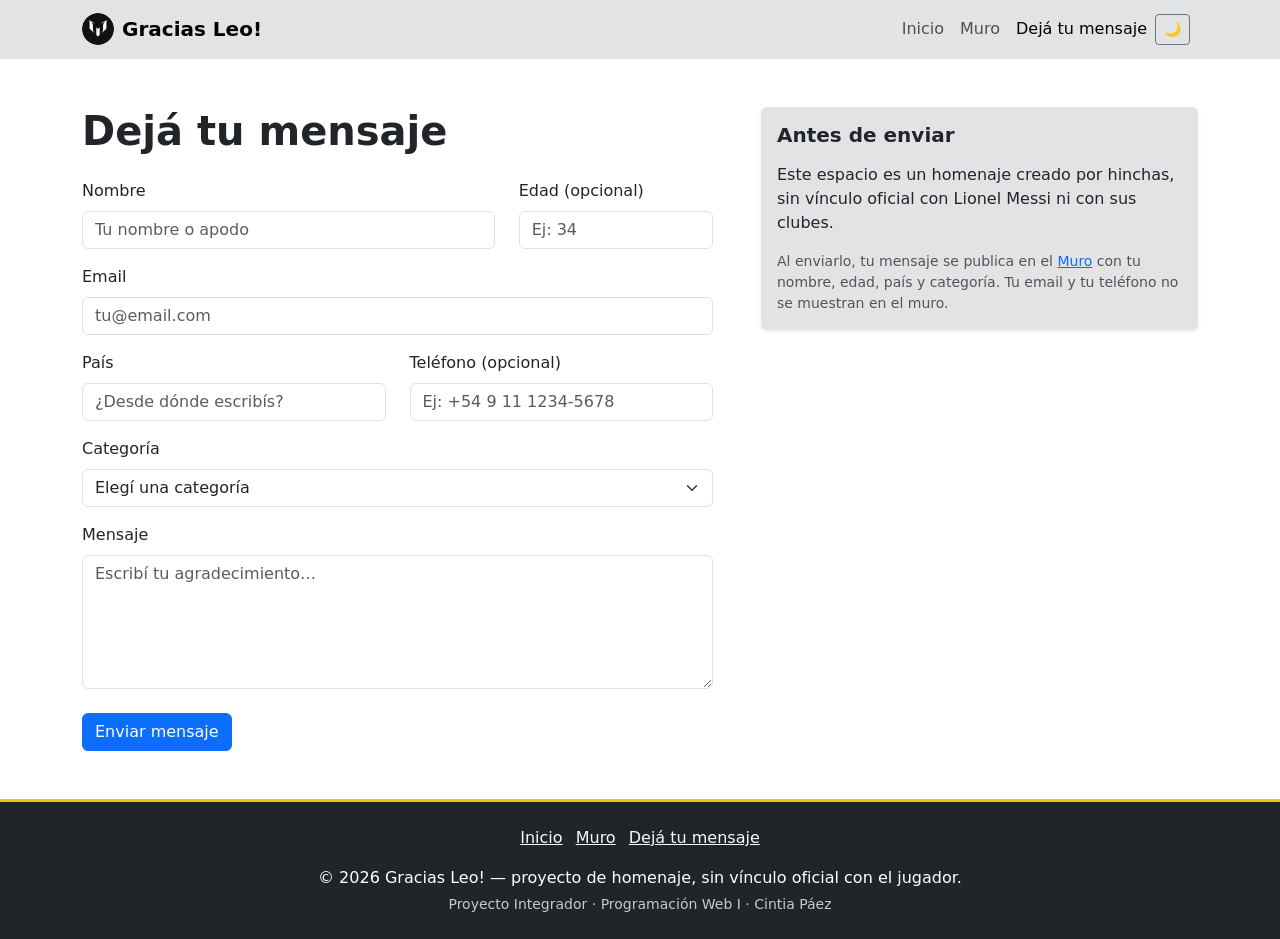
==== contacto.html @ 11c233b5 "Agregar pagina Deja tu mensaje con formulario que publica en el muro" ====
<!DOCTYPE html>
<html lang="es">

<head>
  <meta charset="UTF-8">
  <meta name="viewport" content="width=device-width, initial-scale=1.0">
  <title>Gracias Leo! — Dejá tu mensaje</title>
  <meta name="description"
    content="Dejá tu mensaje de agradecimiento a Lionel Messi y sumalo al muro de Gracias Leo!.">
  <script src="recursos/tema.js"></script>
  <link href="https://cdn.jsdelivr.net/npm/bootstrap@5.3.8/dist/css/bootstrap.min.css" rel="stylesheet"
    integrity="sha384-sRIl4kxILFvY47J16cr9ZwB07vP4J8+LH7qKQnuqkuIAvNWLzeN8tE5YBujZqJLB" crossorigin="anonymous">
  <link rel="stylesheet" href="recursos/style.css">
  <link rel="icon" type="image/png" href="imagenes/favicon.png">
</head>

<body>

  <header>
    <nav class="navbar navbar-expand-lg bg-secondary-subtle border-bottom" aria-label="Navegación principal">
      <div class="container">
        <a class="navbar-brand fw-bold d-flex align-items-center gap-2" href="index.html">
          <img src="imagenes/favicon.png" alt="" width="32" height="32" class="rounded-circle">
          Gracias Leo!
        </a>
        <div class="d-flex align-items-center order-lg-2">
          <button class="btn btn-outline-secondary btn-sm me-2" type="button" id="themeToggle"
            aria-label="Cambiar a modo oscuro">
            <span id="themeIcon" aria-hidden="true">🌙</span>
          </button>
          <button class="navbar-toggler" type="button" data-bs-toggle="collapse" data-bs-target="#navMenu"
            aria-controls="navMenu" aria-expanded="false" aria-label="Abrir menú de navegación">
            <span class="navbar-toggler-icon"></span>
          </button>
        </div>
        <div class="collapse navbar-collapse" id="navMenu">
          <ul class="navbar-nav ms-auto">
            <li class="nav-item">
              <a class="nav-link" href="index.html">Inicio</a>
            </li>
            <li class="nav-item">
              <a class="nav-link" href="muro.html">Muro</a>
            </li>
            <li class="nav-item">
              <a class="nav-link active" aria-current="page" href="contacto.html">Dejá tu mensaje</a>
            </li>
          </ul>
        </div>
      </div>
    </nav>
  </header>

  <main>
    <section class="py-5">
      <div class="container">
        <div class="row g-5">

          <div class="col-12 col-lg-7">
            <h1 class="fw-bold mb-4">Dejá tu mensaje</h1>
            <form id="formContacto" novalidate>
              <div class="row">
                <div class="col-12 col-sm-8 mb-3">
                  <label for="nombre" class="form-label">Nombre</label>
                  <input type="text" id="nombre" name="nombre" class="form-control" placeholder="Tu nombre o apodo"
                    required aria-describedby="nombreError">
                  <div id="nombreError" class="invalid-feedback">Ingresá tu nombre o apodo.</div>
                </div>
                <div class="col-12 col-sm-4 mb-3">
                  <label for="edad" class="form-label">Edad (opcional)</label>
                  <input type="number" id="edad" name="edad" class="form-control" placeholder="Ej: 34" min="1"
                    max="120" inputmode="numeric" aria-describedby="edadError">
                  <div id="edadError" class="invalid-feedback">Ingresá una edad entre 1 y 120.</div>
                </div>
              </div>
              <div class="mb-3">
                <label for="email" class="form-label">Email</label>
                <input type="email" id="email" name="email" class="form-control" placeholder="tu@email.com"
                  required aria-describedby="emailError">
                <div id="emailError" class="invalid-feedback">Ingresá un email válido, por ejemplo tu@email.com.</div>
              </div>
              <div class="row">
                <div class="col-12 col-sm-6 mb-3">
                  <label for="pais" class="form-label">País</label>
                  <input type="text" id="pais" name="pais" class="form-control"
                    placeholder="¿Desde dónde escribís?">
                </div>
                <div class="col-12 col-sm-6 mb-3">
                  <label for="telefono" class="form-label">Teléfono (opcional)</label>
                  <input type="tel" id="telefono" name="telefono" class="form-control"
                    placeholder="Ej: +54 9 11 1234-5678">
                </div>
              </div>
              <div class="mb-3">
                <label for="categoria" class="form-label">Categoría</label>
                <select id="categoria" name="categoria" class="form-select" required aria-describedby="categoriaError">
                  <option value="" selected disabled>Elegí una categoría</option>
                  <option value="mundial-2022">Mundial 2022</option>
                  <option value="seleccion">Selección</option>
                  <option value="barcelona">Barcelona</option>
                  <option value="inter-miami">Inter Miami</option>
                  <option value="inspiracion">Inspiración personal</option>
                </select>
                <div id="categoriaError" class="invalid-feedback">Elegí una categoría.</div>
              </div>
              <div class="mb-4">
                <label for="mensaje" class="form-label">Mensaje</label>
                <textarea id="mensaje" name="mensaje" class="form-control" rows="5"
                  placeholder="Escribí tu agradecimiento…" required aria-describedby="mensajeError"></textarea>
                <div id="mensajeError" class="invalid-feedback">Escribí tu mensaje.</div>
              </div>
              <button type="submit" class="btn btn-primary">Enviar mensaje</button>
              <div id="estadoEnvio" role="status"></div>
            </form>
          </div>

          <div class="col-12 col-lg-5">
            <aside class="card bg-secondary-subtle border-0 shadow-sm">
              <div class="card-body">
                <h2 class="h5 fw-bold mb-3">Antes de enviar</h2>
                <p class="card-text">
                  Este espacio es un homenaje creado por hinchas, sin vínculo oficial con Lionel Messi ni con
                  sus clubes.
                </p>
                <p class="card-text small text-muted mb-0">
                  Al enviarlo, tu mensaje se publica en el <a href="muro.html">Muro</a> con tu nombre, edad,
                  país y categoría. Tu email y tu teléfono no se muestran en el muro.
                </p>
              </div>
            </aside>
          </div>

        </div>
      </div>
    </section>
  </main>

  <footer class="text-bg-dark border-top border-warning border-3 py-4">
    <div class="container text-center">
      <nav aria-label="Mapa del sitio" class="mb-3">
        <ul class="list-inline mb-0">
          <li class="list-inline-item"><a class="link-light" href="index.html">Inicio</a></li>
          <li class="list-inline-item"><a class="link-light" href="muro.html">Muro</a></li>
          <li class="list-inline-item"><a class="link-light" href="contacto.html">Dejá tu mensaje</a></li>
        </ul>
      </nav>
      <p class="mb-1">&copy; 2026 Gracias Leo! &mdash; proyecto de homenaje, sin vínculo oficial con el jugador.</p>
      <p class="mb-0 small opacity-75">Proyecto Integrador &middot; Programación Web I &middot; Cintia Páez</p>
    </div>
  </footer>

  <script src="https://cdn.jsdelivr.net/npm/bootstrap@5.3.8/dist/js/bootstrap.bundle.min.js"
    crossorigin="anonymous"></script>
  <script src="recursos/constants.js"></script>
  <script src="recursos/render.js"></script>
  <script src="recursos/funciones.js"></script>
</body>

</html>
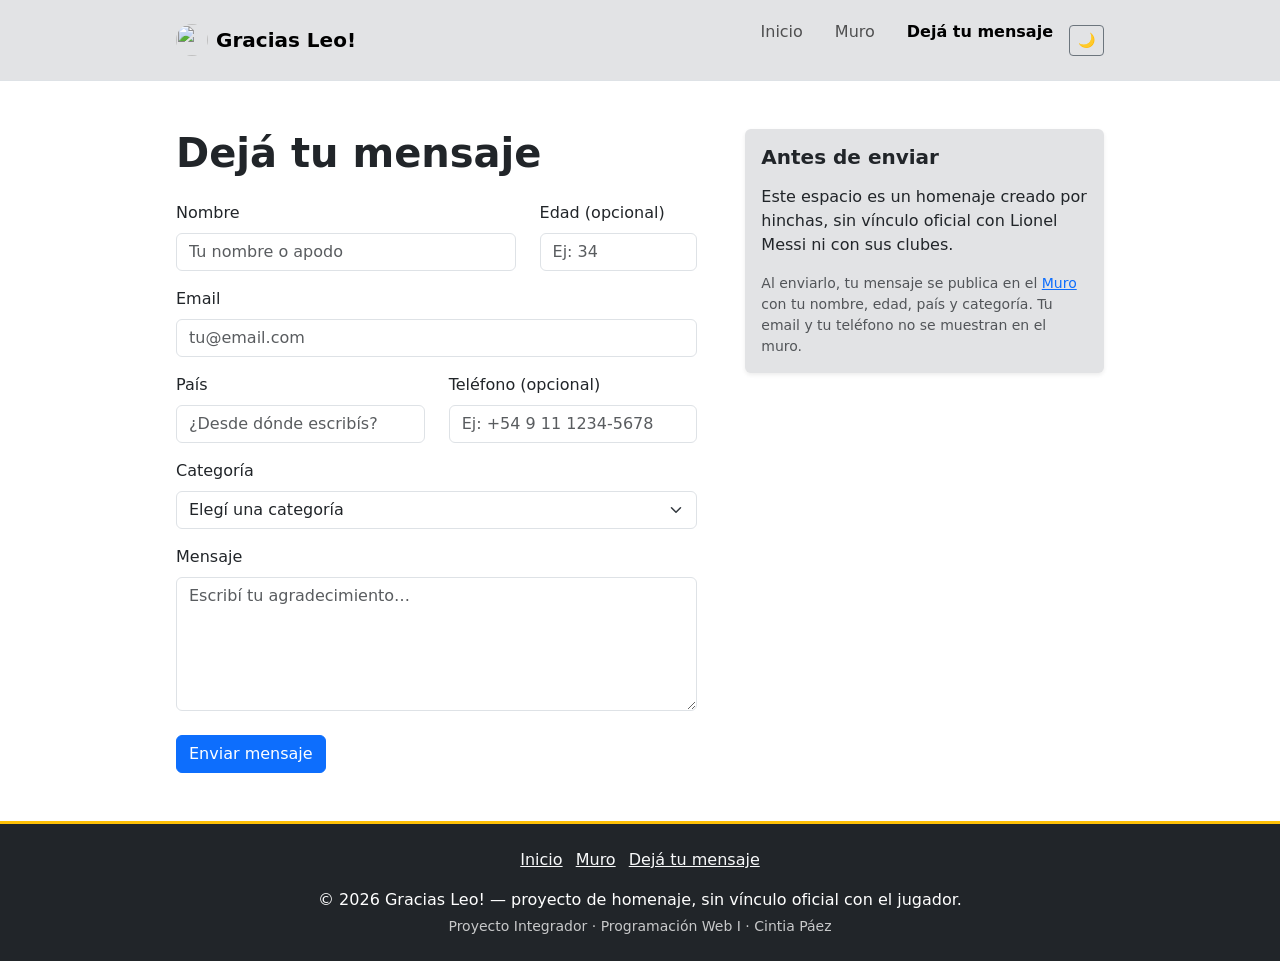
==== commit c0c40a44: "Reemplazar el navbar de Bootstrap por un menu propio con hamburguesa Agrega recursos/styles/style.cs" ====
--- a/contacto.html
+++ b/contacto.html
@@ -7,45 +7,39 @@
   <title>Gracias Leo! — Dejá tu mensaje</title>
   <meta name="description"
     content="Dejá tu mensaje de agradecimiento a Lionel Messi y sumalo al muro de Gracias Leo!.">
+  <!-- tema.js va en el <head>, antes de que se dibuje el <body>: aplica el modo oscuro guardado
+       y evita que al recargar la página se vea un instante en claro -->
   <script src="recursos/tema.js"></script>
   <link href="https://cdn.jsdelivr.net/npm/bootstrap@5.3.8/dist/css/bootstrap.min.css" rel="stylesheet"
     integrity="sha384-sRIl4kxILFvY47J16cr9ZwB07vP4J8+LH7qKQnuqkuIAvNWLzeN8tE5YBujZqJLB" crossorigin="anonymous">
-  <link rel="stylesheet" href="recursos/style.css">
-  <link rel="icon" type="image/png" href="imagenes/favicon.png">
+  <link rel="stylesheet" href="recursos/styles/style.css">
+  <link rel="icon" type="image/png" href="public/images/favicon.png">
 </head>
 
 <body>
 
   <header>
-    <nav class="navbar navbar-expand-lg bg-secondary-subtle border-bottom" aria-label="Navegación principal">
-      <div class="container">
+    <nav class="barra-nav bg-secondary-subtle border-bottom" aria-label="Navegación principal">
+      <div class="container barra-nav-interior">
         <a class="navbar-brand fw-bold d-flex align-items-center gap-2" href="index.html">
-          <img src="imagenes/favicon.png" alt="" width="32" height="32" class="rounded-circle">
+          <img src="public/images/favicon.png" alt="" width="32" height="32" class="rounded-circle">
           Gracias Leo!
         </a>
-        <div class="d-flex align-items-center order-lg-2">
-          <button class="btn btn-outline-secondary btn-sm me-2" type="button" id="themeToggle"
+        <div class="barra-acciones">
+          <button class="btn btn-outline-secondary btn-sm" type="button" id="themeToggle"
             aria-label="Cambiar a modo oscuro">
             <span id="themeIcon" aria-hidden="true">🌙</span>
           </button>
-          <button class="navbar-toggler" type="button" data-bs-toggle="collapse" data-bs-target="#navMenu"
-            aria-controls="navMenu" aria-expanded="false" aria-label="Abrir menú de navegación">
-            <span class="navbar-toggler-icon"></span>
+          <button class="btn btn-outline-secondary btn-sm btn-menu" type="button" id="btn-menu"
+            aria-controls="menu-principal" aria-expanded="false" aria-label="Abrir menú de navegación">
+            <span aria-hidden="true">☰</span>
           </button>
         </div>
-        <div class="collapse navbar-collapse" id="navMenu">
-          <ul class="navbar-nav ms-auto">
-            <li class="nav-item">
-              <a class="nav-link" href="index.html">Inicio</a>
-            </li>
-            <li class="nav-item">
-              <a class="nav-link" href="muro.html">Muro</a>
-            </li>
-            <li class="nav-item">
-              <a class="nav-link active" aria-current="page" href="contacto.html">Dejá tu mensaje</a>
-            </li>
-          </ul>
-        </div>
+        <ul id="menu-principal" class="menu-principal">
+          <li class="nav-item"><a class="nav-link" href="index.html">Inicio</a></li>
+          <li class="nav-item"><a class="nav-link" href="muro.html">Muro</a></li>
+          <li class="nav-item"><a class="nav-link active" aria-current="page" href="contacto.html">Dejá tu mensaje</a></li>
+        </ul>
       </div>
     </nav>
   </header>
@@ -147,12 +141,9 @@
       <p class="mb-0 small opacity-75">Proyecto Integrador &middot; Programación Web I &middot; Cintia Páez</p>
     </div>
   </footer>
-
-  <script src="https://cdn.jsdelivr.net/npm/bootstrap@5.3.8/dist/js/bootstrap.bundle.min.js"
-    crossorigin="anonymous"></script>
-  <script src="recursos/constants.js"></script>
-  <script src="recursos/render.js"></script>
-  <script src="recursos/funciones.js"></script>
+  <script src="recursos/scripts/constants.js"></script>
+  <script src="recursos/scripts/render.js"></script>
+  <script src="recursos/scripts/functions.js"></script>
 </body>
 
 </html>
--- a/recursos/styles/style.css
+++ b/recursos/styles/style.css
@@ -0,0 +1,115 @@
+/* Se carga después de Bootstrap, así que lo que se escribe acá tiene la última palabra */
+
+/* reset universal: quita los márgenes y paddings por defecto del navegador y fija border-box.
+   Bootstrap (Reboot) ya aplica box-sizing: border-box, así que acá es redundante en la práctica,
+   pero se declara a propósito: la Fase 2 pide el reset en nuestro propio CSS, y así el sitio
+   no depende de Bootstrap para el modelo de caja.
+   border-box hace que width y height incluyan padding y border: un bloque de width 100% con
+   padding no se desborda y los cálculos de tamaño son predecibles. */
+* {
+  margin: 0;
+  padding: 0;
+  box-sizing: border-box;
+}
+
+/* contenedor de lectura: máximo 960px, centrado */
+.container {
+  max-width: 960px;
+  margin: 0 auto;
+  padding: 0 1rem;
+}
+
+/* navegación: ítems en fila con flexbox */
+.barra-nav-interior {
+  display: flex;
+  flex-wrap: wrap;
+  align-items: center;
+  justify-content: space-between;
+  padding-top: 0.75rem;
+  padding-bottom: 0.75rem;
+}
+
+.menu-principal {
+  display: flex;
+  justify-content: flex-end;
+  align-items: center;
+  flex: 1;
+  order: 2;
+  list-style: none;
+}
+
+/* marca y links del menú: Bootstrap solo les da padding y color dentro de .navbar y .nav
+ */
+.navbar-brand {
+  padding: 0.3125rem 0;
+  margin-right: 1rem;
+  font-size: 1.25rem;
+  color: var(--bs-emphasis-color);
+  text-decoration: none;
+  white-space: nowrap;
+}
+
+.menu-principal .nav-link {
+  display: block;
+  padding: 0.5rem 1rem;
+  color: rgba(var(--bs-emphasis-color-rgb), 0.65);
+  text-decoration: none;
+  transition: color 0.15s ease-in-out;
+}
+
+.menu-principal .nav-link:hover,
+.menu-principal .nav-link:focus-visible {
+  color: rgba(var(--bs-emphasis-color-rgb), 0.85);
+}
+
+/* página activa: color pleno y negrita, para que no dependa solo del color */
+.menu-principal .nav-link.active {
+  color: var(--bs-emphasis-color);
+  font-weight: 600;
+}
+
+.barra-acciones {
+  display: flex;
+  gap: 0.5rem;
+  order: 3;
+}
+
+.btn-menu {
+  display: none;
+}
+
+/* tablet: la barra lateral baja debajo del contenido y aparece el menú hamburguesa */
+@media (max-width: 720px) {
+  .btn-menu {
+    display: inline-block;
+  }
+
+  /* oculto hasta que JS le agrega la clase "activo" */
+  .menu-principal {
+    display: none;
+    flex: none;
+    width: 100%;
+    order: 4;
+  }
+
+  .menu-principal.activo {
+    display: flex;
+  }
+}
+
+/* smartphone: menú apilado en vertical, textos y márgenes más chicos */
+@media (max-width: 480px) {
+  html {
+    font-size: 14px;
+  }
+
+  .container {
+    padding: 0 0.5rem;
+  }
+
+  .menu-principal.activo {
+    flex-direction: column;
+    align-items: stretch;
+    text-align: center;
+  }
+}
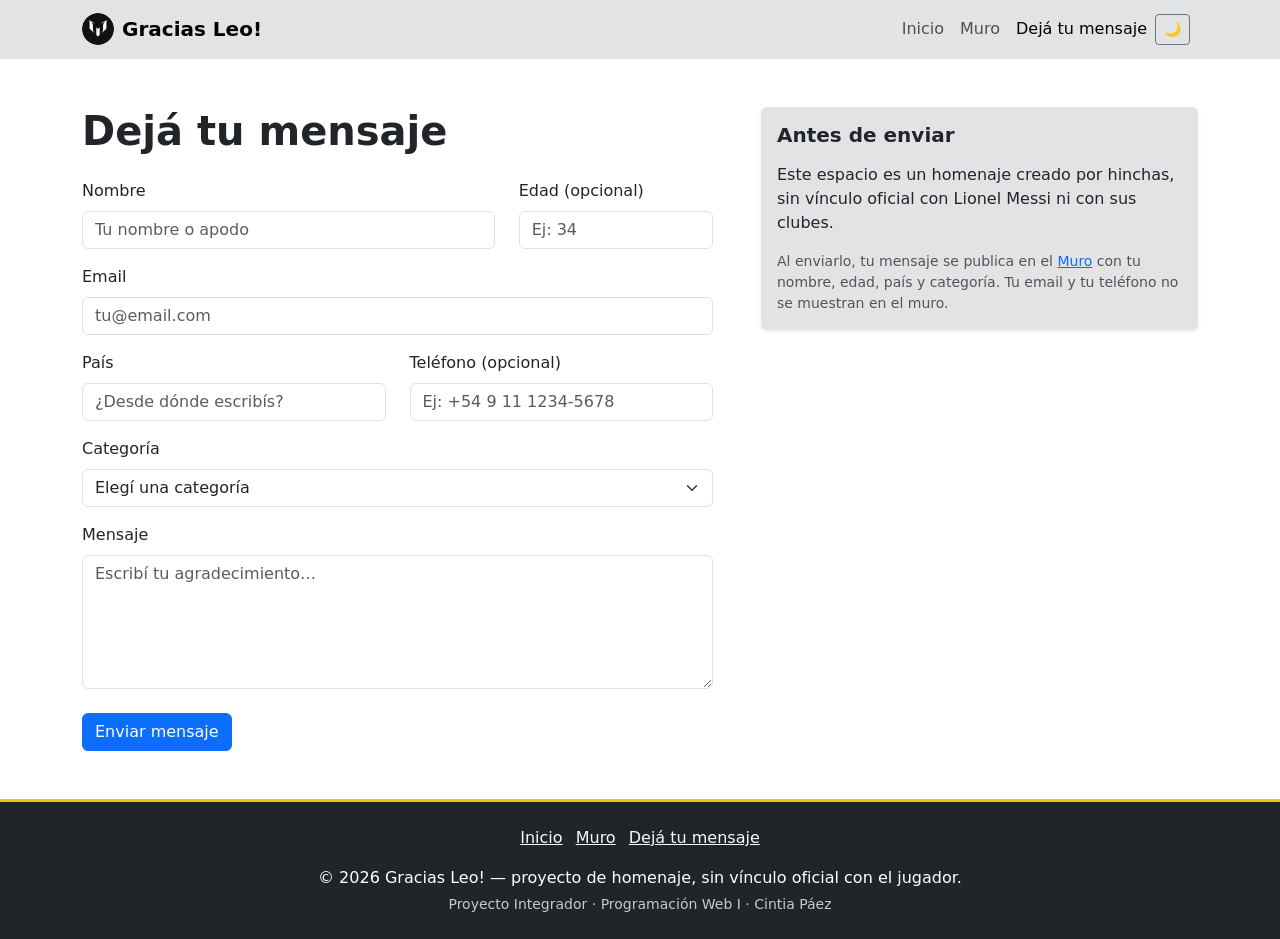
==== commit 16c7f726: "Mover imagenes a public/images y scripts a recursos/scripts Solo reorganiza carpetas: funciones.js p" ====
--- a/contacto.html
+++ b/contacto.html
@@ -7,39 +7,45 @@
   <title>Gracias Leo! — Dejá tu mensaje</title>
   <meta name="description"
     content="Dejá tu mensaje de agradecimiento a Lionel Messi y sumalo al muro de Gracias Leo!.">
-  <!-- tema.js va en el <head>, antes de que se dibuje el <body>: aplica el modo oscuro guardado
-       y evita que al recargar la página se vea un instante en claro -->
   <script src="recursos/tema.js"></script>
   <link href="https://cdn.jsdelivr.net/npm/bootstrap@5.3.8/dist/css/bootstrap.min.css" rel="stylesheet"
     integrity="sha384-sRIl4kxILFvY47J16cr9ZwB07vP4J8+LH7qKQnuqkuIAvNWLzeN8tE5YBujZqJLB" crossorigin="anonymous">
-  <link rel="stylesheet" href="recursos/styles/style.css">
+  <link rel="stylesheet" href="recursos/style.css">
   <link rel="icon" type="image/png" href="public/images/favicon.png">
 </head>
 
 <body>
 
   <header>
-    <nav class="barra-nav bg-secondary-subtle border-bottom" aria-label="Navegación principal">
-      <div class="container barra-nav-interior">
+    <nav class="navbar navbar-expand-lg bg-secondary-subtle border-bottom" aria-label="Navegación principal">
+      <div class="container">
         <a class="navbar-brand fw-bold d-flex align-items-center gap-2" href="index.html">
           <img src="public/images/favicon.png" alt="" width="32" height="32" class="rounded-circle">
           Gracias Leo!
         </a>
-        <div class="barra-acciones">
-          <button class="btn btn-outline-secondary btn-sm" type="button" id="themeToggle"
+        <div class="d-flex align-items-center order-lg-2">
+          <button class="btn btn-outline-secondary btn-sm me-2" type="button" id="themeToggle"
             aria-label="Cambiar a modo oscuro">
             <span id="themeIcon" aria-hidden="true">🌙</span>
           </button>
-          <button class="btn btn-outline-secondary btn-sm btn-menu" type="button" id="btn-menu"
-            aria-controls="menu-principal" aria-expanded="false" aria-label="Abrir menú de navegación">
-            <span aria-hidden="true">☰</span>
+          <button class="navbar-toggler" type="button" data-bs-toggle="collapse" data-bs-target="#navMenu"
+            aria-controls="navMenu" aria-expanded="false" aria-label="Abrir menú de navegación">
+            <span class="navbar-toggler-icon"></span>
           </button>
         </div>
-        <ul id="menu-principal" class="menu-principal">
-          <li class="nav-item"><a class="nav-link" href="index.html">Inicio</a></li>
-          <li class="nav-item"><a class="nav-link" href="muro.html">Muro</a></li>
-          <li class="nav-item"><a class="nav-link active" aria-current="page" href="contacto.html">Dejá tu mensaje</a></li>
-        </ul>
+        <div class="collapse navbar-collapse" id="navMenu">
+          <ul class="navbar-nav ms-auto">
+            <li class="nav-item">
+              <a class="nav-link" href="index.html">Inicio</a>
+            </li>
+            <li class="nav-item">
+              <a class="nav-link" href="muro.html">Muro</a>
+            </li>
+            <li class="nav-item">
+              <a class="nav-link active" aria-current="page" href="contacto.html">Dejá tu mensaje</a>
+            </li>
+          </ul>
+        </div>
       </div>
     </nav>
   </header>
@@ -141,6 +147,9 @@
       <p class="mb-0 small opacity-75">Proyecto Integrador &middot; Programación Web I &middot; Cintia Páez</p>
     </div>
   </footer>
+
+  <script src="https://cdn.jsdelivr.net/npm/bootstrap@5.3.8/dist/js/bootstrap.bundle.min.js"
+    crossorigin="anonymous"></script>
   <script src="recursos/scripts/constants.js"></script>
   <script src="recursos/scripts/render.js"></script>
   <script src="recursos/scripts/functions.js"></script>
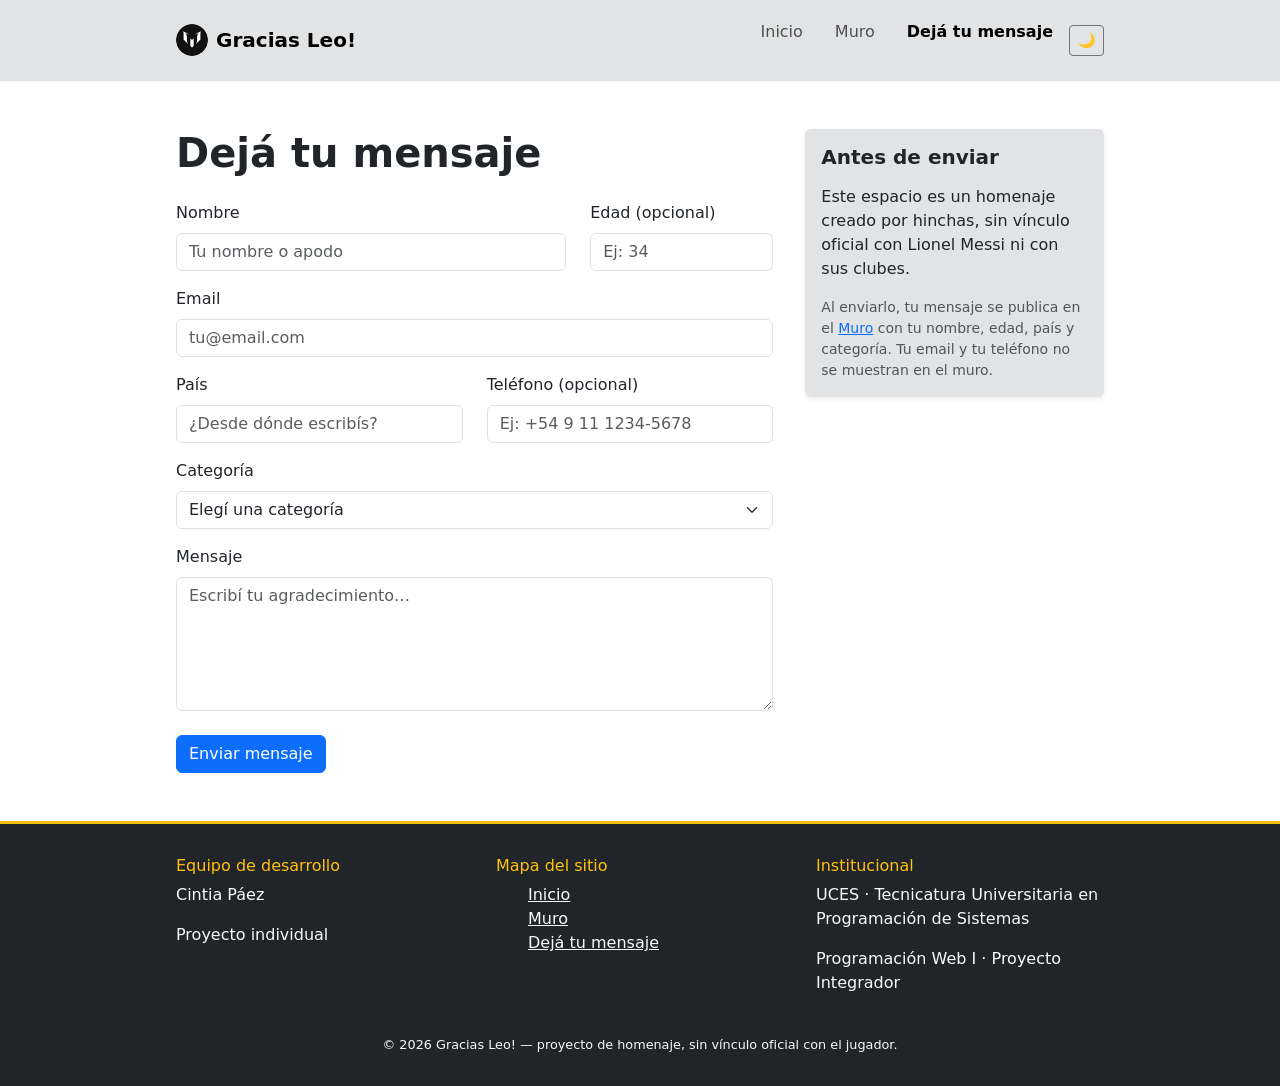
==== commit 7abdf168: "Maquetar el pie en tres columnas y contacto en dos con flexbox El pie reparte equipo de desarrollo, " ====
--- a/contacto.html
+++ b/contacto.html
@@ -7,45 +7,39 @@
   <title>Gracias Leo! — Dejá tu mensaje</title>
   <meta name="description"
     content="Dejá tu mensaje de agradecimiento a Lionel Messi y sumalo al muro de Gracias Leo!.">
+  <!-- tema.js va en el <head>, antes de que se dibuje el <body>: aplica el modo oscuro guardado
+       y evita que al recargar la página se vea un instante en claro -->
   <script src="recursos/tema.js"></script>
   <link href="https://cdn.jsdelivr.net/npm/bootstrap@5.3.8/dist/css/bootstrap.min.css" rel="stylesheet"
     integrity="sha384-sRIl4kxILFvY47J16cr9ZwB07vP4J8+LH7qKQnuqkuIAvNWLzeN8tE5YBujZqJLB" crossorigin="anonymous">
-  <link rel="stylesheet" href="recursos/style.css">
+  <link rel="stylesheet" href="recursos/styles/style.css">
   <link rel="icon" type="image/png" href="public/images/favicon.png">
 </head>
 
 <body>
 
   <header>
-    <nav class="navbar navbar-expand-lg bg-secondary-subtle border-bottom" aria-label="Navegación principal">
-      <div class="container">
+    <nav class="barra-nav bg-secondary-subtle border-bottom" aria-label="Navegación principal">
+      <div class="container barra-nav-interior">
         <a class="navbar-brand fw-bold d-flex align-items-center gap-2" href="index.html">
           <img src="public/images/favicon.png" alt="" width="32" height="32" class="rounded-circle">
           Gracias Leo!
         </a>
-        <div class="d-flex align-items-center order-lg-2">
-          <button class="btn btn-outline-secondary btn-sm me-2" type="button" id="themeToggle"
+        <div class="barra-acciones">
+          <button class="btn btn-outline-secondary btn-sm" type="button" id="themeToggle"
             aria-label="Cambiar a modo oscuro">
             <span id="themeIcon" aria-hidden="true">🌙</span>
           </button>
-          <button class="navbar-toggler" type="button" data-bs-toggle="collapse" data-bs-target="#navMenu"
-            aria-controls="navMenu" aria-expanded="false" aria-label="Abrir menú de navegación">
-            <span class="navbar-toggler-icon"></span>
+          <button class="btn btn-outline-secondary btn-sm btn-menu" type="button" id="btn-menu"
+            aria-controls="menu-principal" aria-expanded="false" aria-label="Abrir menú de navegación">
+            <span aria-hidden="true">☰</span>
           </button>
         </div>
-        <div class="collapse navbar-collapse" id="navMenu">
-          <ul class="navbar-nav ms-auto">
-            <li class="nav-item">
-              <a class="nav-link" href="index.html">Inicio</a>
-            </li>
-            <li class="nav-item">
-              <a class="nav-link" href="muro.html">Muro</a>
-            </li>
-            <li class="nav-item">
-              <a class="nav-link active" aria-current="page" href="contacto.html">Dejá tu mensaje</a>
-            </li>
-          </ul>
-        </div>
+        <ul id="menu-principal" class="menu-principal">
+          <li class="nav-item"><a class="nav-link" href="index.html">Inicio</a></li>
+          <li class="nav-item"><a class="nav-link" href="muro.html">Muro</a></li>
+          <li class="nav-item"><a class="nav-link active" aria-current="page" href="contacto.html">Dejá tu mensaje</a></li>
+        </ul>
       </div>
     </nav>
   </header>
@@ -53,9 +47,9 @@
   <main>
     <section class="py-5">
       <div class="container">
-        <div class="row g-5">
+        <div class="layout-dos-columnas">
 
-          <div class="col-12 col-lg-7">
+          <div class="columna-principal">
             <h1 class="fw-bold mb-4">Dejá tu mensaje</h1>
             <form id="formContacto" novalidate>
               <div class="row">
@@ -113,7 +107,7 @@
             </form>
           </div>
 
-          <div class="col-12 col-lg-5">
+          <div class="columna-lateral">
             <aside class="card bg-secondary-subtle border-0 shadow-sm">
               <div class="card-body">
                 <h2 class="h5 fw-bold mb-3">Antes de enviar</h2>
@@ -134,22 +128,31 @@
     </section>
   </main>
 
-  <footer class="text-bg-dark border-top border-warning border-3 py-4">
-    <div class="container text-center">
-      <nav aria-label="Mapa del sitio" class="mb-3">
-        <ul class="list-inline mb-0">
-          <li class="list-inline-item"><a class="link-light" href="index.html">Inicio</a></li>
-          <li class="list-inline-item"><a class="link-light" href="muro.html">Muro</a></li>
-          <li class="list-inline-item"><a class="link-light" href="contacto.html">Dejá tu mensaje</a></li>
-        </ul>
-      </nav>
-      <p class="mb-1">&copy; 2026 Gracias Leo! &mdash; proyecto de homenaje, sin vínculo oficial con el jugador.</p>
-      <p class="mb-0 small opacity-75">Proyecto Integrador &middot; Programación Web I &middot; Cintia Páez</p>
+  <footer class="pie">
+    <div class="container">
+      <div class="pie-columnas">
+        <section class="pie-columna" aria-labelledby="pie-equipo">
+          <h2 id="pie-equipo">Equipo de desarrollo</h2>
+          <p>Cintia Páez</p>
+          <p>Proyecto individual</p>
+        </section>
+        <nav class="pie-columna" aria-labelledby="pie-mapa">
+          <h2 id="pie-mapa">Mapa del sitio</h2>
+          <ul>
+            <li><a href="index.html">Inicio</a></li>
+            <li><a href="muro.html">Muro</a></li>
+            <li><a href="contacto.html">Dejá tu mensaje</a></li>
+          </ul>
+        </nav>
+        <section class="pie-columna" aria-labelledby="pie-institucional">
+          <h2 id="pie-institucional">Institucional</h2>
+          <p>UCES &middot; Tecnicatura Universitaria en Programación de Sistemas</p>
+          <p>Programación Web I &middot; Proyecto Integrador</p>
+        </section>
+      </div>
+      <p class="pie-legal">&copy; 2026 Gracias Leo! &mdash; proyecto de homenaje, sin vínculo oficial con el jugador.</p>
     </div>
   </footer>
-
-  <script src="https://cdn.jsdelivr.net/npm/bootstrap@5.3.8/dist/js/bootstrap.bundle.min.js"
-    crossorigin="anonymous"></script>
   <script src="recursos/scripts/constants.js"></script>
   <script src="recursos/scripts/render.js"></script>
   <script src="recursos/scripts/functions.js"></script>
--- a/recursos/styles/style.css
+++ b/recursos/styles/style.css
@@ -0,0 +1,171 @@
+/* Se carga después de Bootstrap, así que lo que se escribe acá tiene la última palabra */
+
+/* reset universal: quita los márgenes y paddings por defecto del navegador y fija border-box.
+   Bootstrap (Reboot) ya aplica box-sizing: border-box, así que acá es redundante en la práctica,
+   pero se declara a propósito: la Fase 2 pide el reset en nuestro propio CSS, y así el sitio
+   no depende de Bootstrap para el modelo de caja.
+   border-box hace que width y height incluyan padding y border: un bloque de width 100% con
+   padding no se desborda y los cálculos de tamaño son predecibles. */
+* {
+  margin: 0;
+  padding: 0;
+  box-sizing: border-box;
+}
+
+/* contenedor de lectura: máximo 960px, centrado */
+.container {
+  max-width: 960px;
+  margin: 0 auto;
+  padding: 0 1rem;
+}
+
+/* navegación: ítems en fila con flexbox */
+.barra-nav-interior {
+  display: flex;
+  flex-wrap: wrap;
+  align-items: center;
+  justify-content: space-between;
+  padding-top: 0.75rem;
+  padding-bottom: 0.75rem;
+}
+
+.menu-principal {
+  display: flex;
+  justify-content: flex-end;
+  align-items: center;
+  flex: 1;
+  order: 2;
+  list-style: none;
+}
+
+/* marca y links del menú: Bootstrap solo les da padding y color dentro de .navbar y .nav
+ */
+.navbar-brand {
+  padding: 0.3125rem 0;
+  margin-right: 1rem;
+  font-size: 1.25rem;
+  color: var(--bs-emphasis-color);
+  text-decoration: none;
+  white-space: nowrap;
+}
+
+.menu-principal .nav-link {
+  display: block;
+  padding: 0.5rem 1rem;
+  color: rgba(var(--bs-emphasis-color-rgb), 0.65);
+  text-decoration: none;
+  transition: color 0.15s ease-in-out;
+}
+
+.menu-principal .nav-link:hover,
+.menu-principal .nav-link:focus-visible {
+  color: rgba(var(--bs-emphasis-color-rgb), 0.85);
+}
+
+/* página activa: color pleno y negrita, para que no dependa solo del color */
+.menu-principal .nav-link.active {
+  color: var(--bs-emphasis-color);
+  font-weight: 600;
+}
+
+.barra-acciones {
+  display: flex;
+  gap: 0.5rem;
+  order: 3;
+}
+
+.btn-menu {
+  display: none;
+}
+
+/* contenido principal + barra lateral */
+.layout-dos-columnas {
+  display: flex;
+  gap: 2rem;
+}
+
+.columna-principal {
+  flex: 2;
+}
+
+.columna-lateral {
+  flex: 1;
+}
+
+/* pie: tres columnas proporcionales */
+.pie {
+  background-color: #212529;
+  color: #f8f9fa;
+  border-top: 3px solid #ffc107;
+  padding: 2rem 0 1rem;
+}
+
+.pie-columnas {
+  display: flex;
+  gap: 2rem;
+}
+
+.pie-columna {
+  flex: 1;
+}
+
+.pie-columna h2 {
+  font-size: 1rem;
+  color: #ffc107;
+  margin-bottom: 0.5rem;
+}
+
+.pie-columna ul {
+  list-style: none;
+}
+
+.pie-columna a {
+  color: #f8f9fa;
+}
+
+.pie-legal {
+  margin-top: 1.5rem;
+  font-size: 0.8rem;
+  text-align: center;
+}
+
+/* tablet: la barra lateral baja debajo del contenido y aparece el menú hamburguesa */
+@media (max-width: 720px) {
+  .layout-dos-columnas,
+  .pie-columnas {
+    flex-direction: column;
+  }
+
+  .btn-menu {
+    display: inline-block;
+  }
+
+  /* oculto hasta que JS le agrega la clase "activo" */
+  .menu-principal {
+    display: none;
+    flex: none;
+    width: 100%;
+    order: 4;
+  }
+
+  .menu-principal.activo {
+    display: flex;
+  }
+}
+
+/* smartphone: menú apilado en vertical, textos y márgenes más chicos */
+@media (max-width: 480px) {
+  html {
+    font-size: 14px;
+  }
+
+  .container {
+    padding: 0 0.5rem;
+  }
+
+  .menu-principal.activo {
+    flex-direction: column;
+    align-items: stretch;
+    text-align: center;
+  }
+}
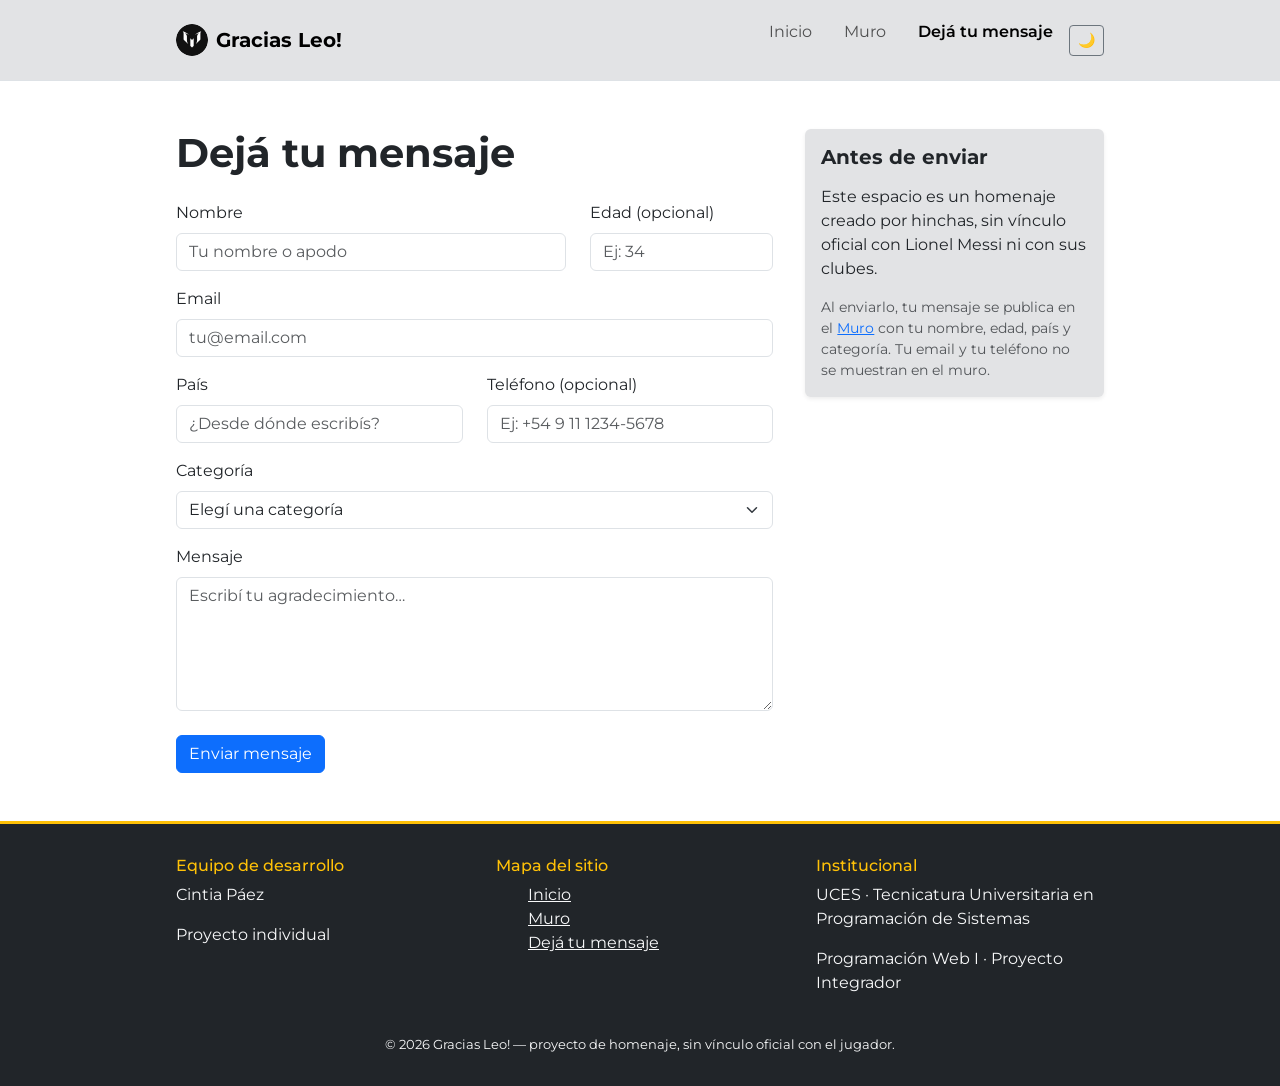
==== commit 75f91a3a: "Agregar tipografia Montserrat de Google Fonts Se pide con preconnect y display=swap en las tres pagi" ====
--- a/contacto.html
+++ b/contacto.html
@@ -10,6 +10,9 @@
   <!-- tema.js va en el <head>, antes de que se dibuje el <body>: aplica el modo oscuro guardado
        y evita que al recargar la página se vea un instante en claro -->
   <script src="recursos/tema.js"></script>
+  <link rel="preconnect" href="https://fonts.googleapis.com">
+  <link rel="preconnect" href="https://fonts.gstatic.com" crossorigin>
+  <link href="https://fonts.googleapis.com/css2?family=Montserrat:wght@400;500;600;700&display=swap" rel="stylesheet">
   <link href="https://cdn.jsdelivr.net/npm/bootstrap@5.3.8/dist/css/bootstrap.min.css" rel="stylesheet"
     integrity="sha384-sRIl4kxILFvY47J16cr9ZwB07vP4J8+LH7qKQnuqkuIAvNWLzeN8tE5YBujZqJLB" crossorigin="anonymous">
   <link rel="stylesheet" href="recursos/styles/style.css">
@@ -51,6 +54,10 @@
 
           <div class="columna-principal">
             <h1 class="fw-bold mb-4">Dejá tu mensaje</h1>
+            <!-- novalidate solo apaga el aviso nativo del navegador, no las reglas: required, type="email",
+                 min y max siguen vigentes y el JS las consulta con checkValidity().
+                 Sin novalidate el navegador frena el submit antes de que corra el JS y no se pintarían
+                 todos los campos con error de una vez -->
             <form id="formContacto" novalidate>
               <div class="row">
                 <div class="col-12 col-sm-8 mb-3">
@@ -75,8 +82,41 @@
               <div class="row">
                 <div class="col-12 col-sm-6 mb-3">
                   <label for="pais" class="form-label">País</label>
-                  <input type="text" id="pais" name="pais" class="form-control"
-                    placeholder="¿Desde dónde escribís?">
+                  <!-- type="search" + datalist: sugiere países mientras se escribe, pero acepta cualquier texto -->
+                  <input type="search" id="pais" name="pais" class="form-control" list="paises"
+                    placeholder="¿Desde dónde escribís?" autocomplete="country-name">
+                  <datalist id="paises">
+                    <option value="Alemania">
+                    <option value="Argentina">
+                    <option value="Bolivia">
+                    <option value="Brasil">
+                    <option value="Canadá">
+                    <option value="Chile">
+                    <option value="China">
+                    <option value="Colombia">
+                    <option value="Costa Rica">
+                    <option value="Cuba">
+                    <option value="Ecuador">
+                    <option value="El Salvador">
+                    <option value="España">
+                    <option value="Estados Unidos">
+                    <option value="Francia">
+                    <option value="Guatemala">
+                    <option value="Honduras">
+                    <option value="Italia">
+                    <option value="Japón">
+                    <option value="México">
+                    <option value="Nicaragua">
+                    <option value="Países Bajos">
+                    <option value="Panamá">
+                    <option value="Paraguay">
+                    <option value="Perú">
+                    <option value="Portugal">
+                    <option value="Reino Unido">
+                    <option value="República Dominicana">
+                    <option value="Uruguay">
+                    <option value="Venezuela">
+                  </datalist>
                 </div>
                 <div class="col-12 col-sm-6 mb-3">
                   <label for="telefono" class="form-label">Teléfono (opcional)</label>
--- a/recursos/styles/style.css
+++ b/recursos/styles/style.css
@@ -10,6 +10,12 @@
   margin: 0;
   padding: 0;
   box-sizing: border-box;
+}
+
+/* tipografía: Montserrat de Google Fonts, que se carga con un <link> en el <head> de cada página.
+   Si no llega a cargar, el navegador usa la sans-serif del sistema */
+body {
+  font-family: "Montserrat", sans-serif;
 }
 
 /* contenedor de lectura: máximo 960px, centrado */
@@ -129,6 +135,19 @@
   text-align: center;
 }
 
+/* validación visual: verde si es correcto, rojo si no */
+.form-control.is-valid,
+.form-select.is-valid {
+  background-color: #e2f0d9;
+  color: #212529;
+}
+
+.form-control.is-invalid,
+.form-select.is-invalid {
+  background-color: #fce4d6;
+  color: #212529;
+}
+
 /* tablet: la barra lateral baja debajo del contenido y aparece el menú hamburguesa */
 @media (max-width: 720px) {
   .layout-dos-columnas,
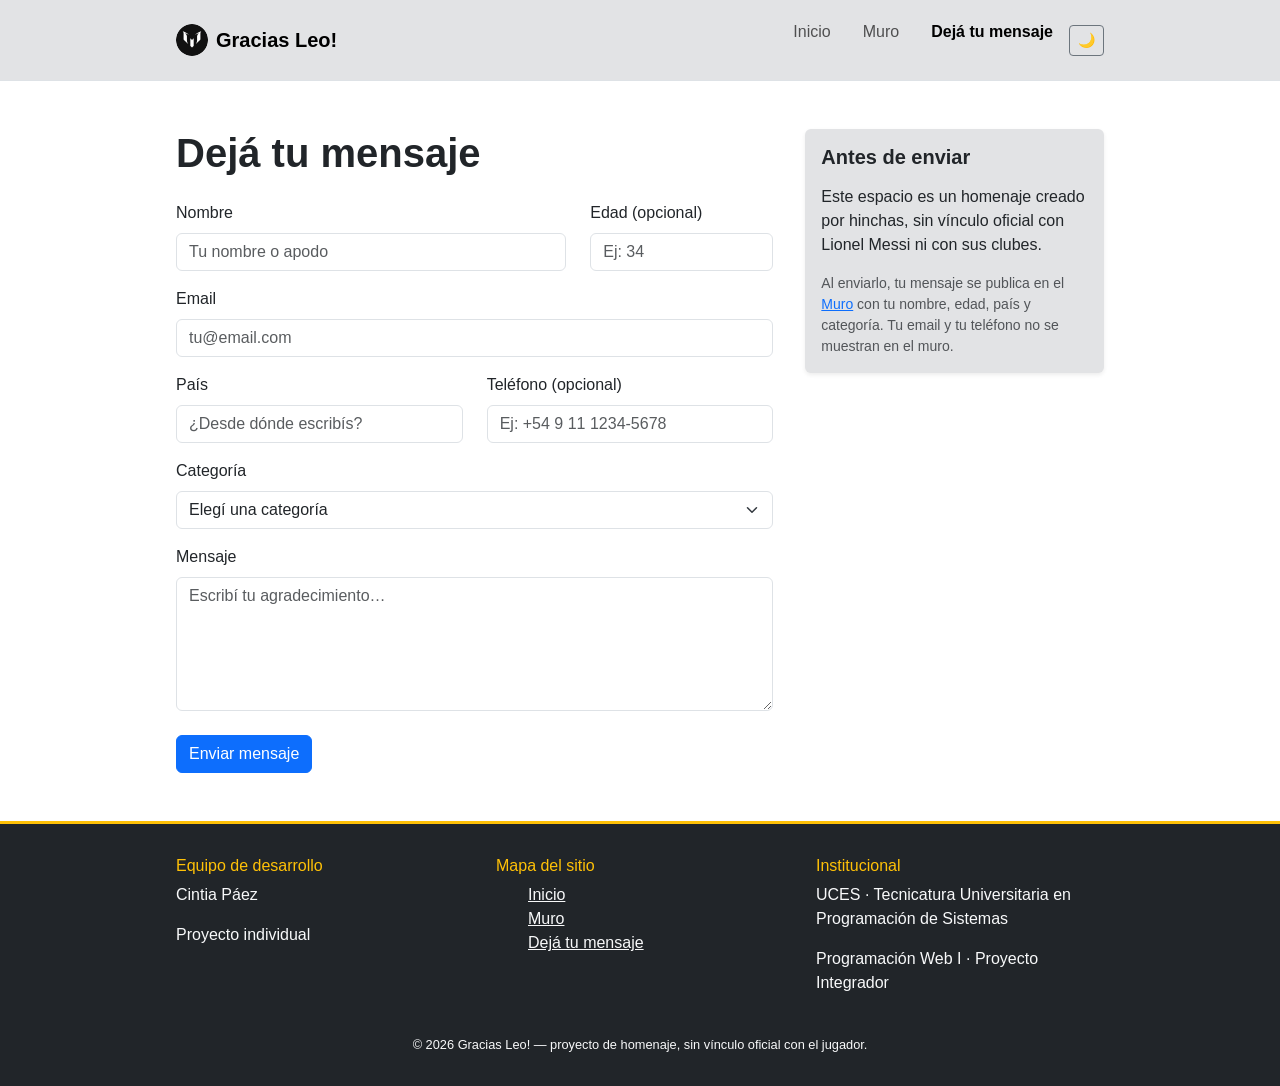
==== commit 7bce5ee9: "Cambiar Pais a type search con datalist y documentar novalidate El campo Pais sugiere paises mientra" ====
--- a/contacto.html
+++ b/contacto.html
@@ -10,9 +10,6 @@
   <!-- tema.js va en el <head>, antes de que se dibuje el <body>: aplica el modo oscuro guardado
        y evita que al recargar la página se vea un instante en claro -->
   <script src="recursos/tema.js"></script>
-  <link rel="preconnect" href="https://fonts.googleapis.com">
-  <link rel="preconnect" href="https://fonts.gstatic.com" crossorigin>
-  <link href="https://fonts.googleapis.com/css2?family=Montserrat:wght@400;500;600;700&display=swap" rel="stylesheet">
   <link href="https://cdn.jsdelivr.net/npm/bootstrap@5.3.8/dist/css/bootstrap.min.css" rel="stylesheet"
     integrity="sha384-sRIl4kxILFvY47J16cr9ZwB07vP4J8+LH7qKQnuqkuIAvNWLzeN8tE5YBujZqJLB" crossorigin="anonymous">
   <link rel="stylesheet" href="recursos/styles/style.css">
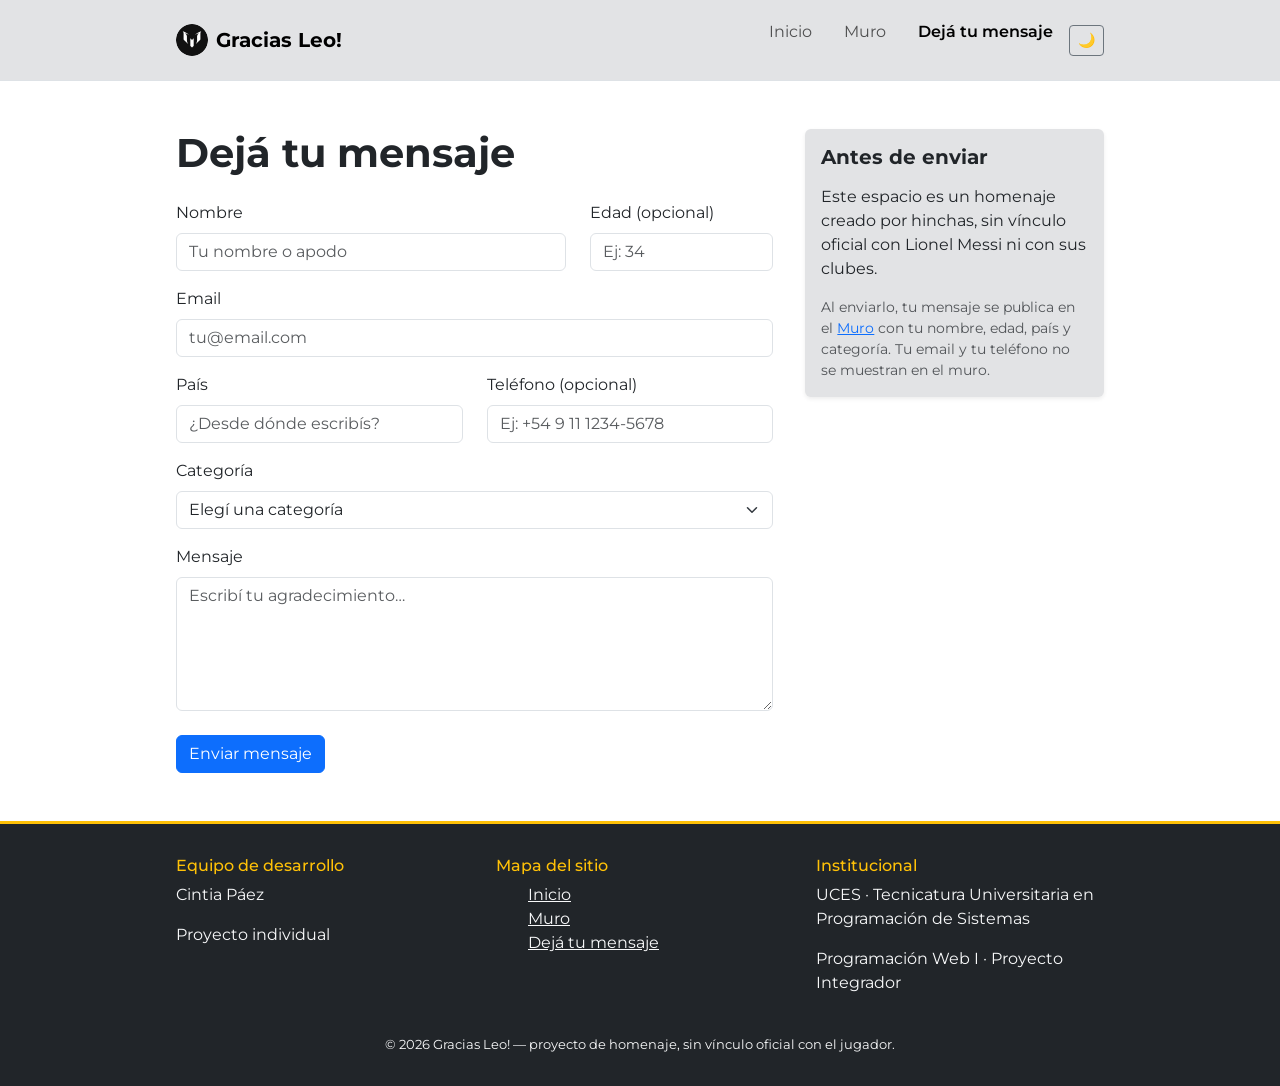
==== commit 260591ac: "Merge pull request #1 from cintyy73/dev Dev" ====
--- a/contacto.html
+++ b/contacto.html
@@ -10,6 +10,9 @@
   <!-- tema.js va en el <head>, antes de que se dibuje el <body>: aplica el modo oscuro guardado
        y evita que al recargar la página se vea un instante en claro -->
   <script src="recursos/tema.js"></script>
+  <link rel="preconnect" href="https://fonts.googleapis.com">
+  <link rel="preconnect" href="https://fonts.gstatic.com" crossorigin>
+  <link href="https://fonts.googleapis.com/css2?family=Montserrat:wght@400;500;600;700&display=swap" rel="stylesheet">
   <link href="https://cdn.jsdelivr.net/npm/bootstrap@5.3.8/dist/css/bootstrap.min.css" rel="stylesheet"
     integrity="sha384-sRIl4kxILFvY47J16cr9ZwB07vP4J8+LH7qKQnuqkuIAvNWLzeN8tE5YBujZqJLB" crossorigin="anonymous">
   <link rel="stylesheet" href="recursos/styles/style.css">
